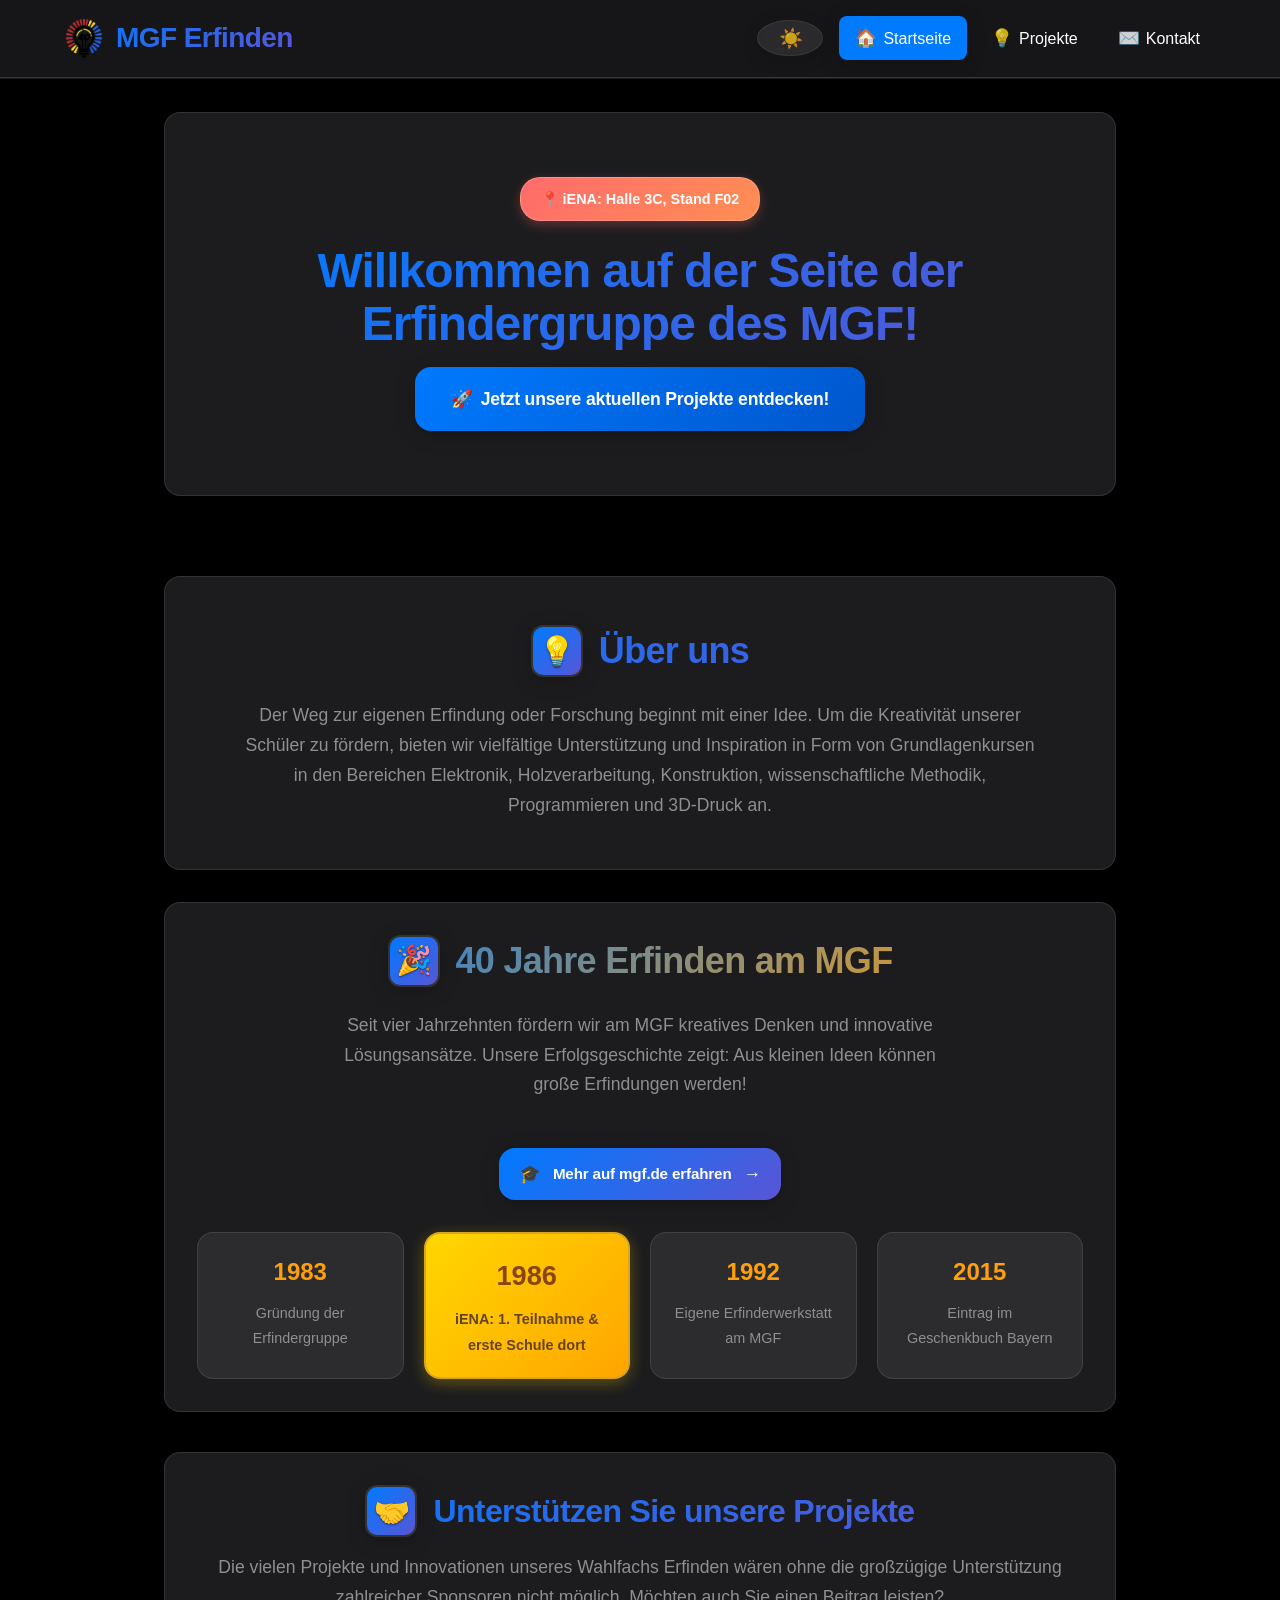
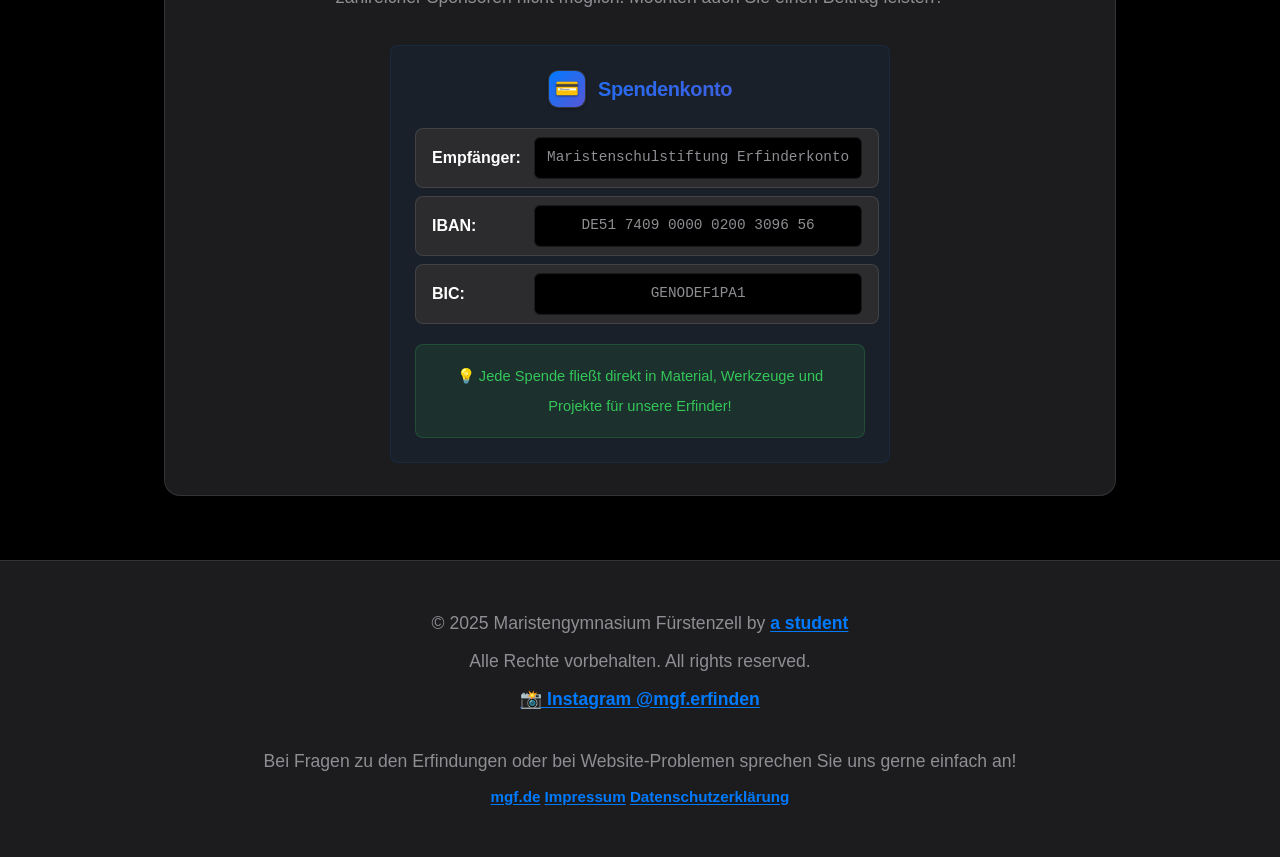
==== index.html @ bf6c7dbf "Add files via upload" ====
<!DOCTYPE html>
<html lang="de">
<head>
    <meta charset="UTF-8">
    <meta name="viewport" content="width=device-width, initial-scale=1.0">
    <title>MGF Erfinden</title>
    <meta name="description" content="Innovative Projekte und kreative Lösungen der Erfindergruppe am MGF. Robotik, Technik und nachhaltige Erfindungen von Schülern.">
    <meta name="keywords" content="MGF, Erfinden, Maristengymnasium, Fürstenzell, Robotik, Innovation, MINT, Projekte">
    <meta name="author" content="MGF Erfinder">
    <link rel="stylesheet" href="assets/css/style.css">
    <link rel="icon" type="image/x-icon" href="assets/images/mgf-favicon.ico">
    <link rel="preload" href="assets/images/logo_erfinden_40_transparent.png" as="image">
</head>
<body>
    <div id="header-placeholder"></div>
    <main>
        <section class="hero" role="banner">
            <div class="venue-info">
                <span class="venue-badge">📍 iENA: Halle 3C, Stand F02</span>
            </div>
            <h1>Willkommen auf der Seite der Erfindergruppe des MGF!</h1>
            <a href="pages/projekte.html" class="cta-button" role="button">
                <span>🚀</span> Jetzt unsere aktuellen Projekte entdecken!
            </a>
        </section>

        <section class="about" role="main">
            <h2 data-emoji="💡">Über uns</h2>
            <p>
                Der Weg zur eigenen Erfindung oder Forschung beginnt mit einer Idee.
                Um die Kreativität unserer Schüler zu fördern, bieten wir vielfältige Unterstützung und Inspiration in Form von Grundlagenkursen in den Bereichen Elektronik, Holzverarbeitung, Konstruktion, wissenschaftliche Methodik, Programmieren und 3D-Druck an.
            </p>
        </section>


        <section class="anniversary-section" role="complementary">
            <div class="anniversary-content">
                <h2 data-emoji="🎉">40 Jahre Erfinden am MGF</h2>
                <p class="anniversary-text">
                    Seit vier Jahrzehnten fördern wir am MGF kreatives Denken und innovative Lösungsansätze. 
                    Unsere Erfolgsgeschichte zeigt: Aus kleinen Ideen können große Erfindungen werden!
                </p>
                <div class="anniversary-action">
                    <a href="https://mgf.de/jubilaeumsfeier-40-jahre-erfinden/" target="_blank" rel="noopener" class="school-link">Mehr auf mgf.de erfahren</a>
                </div>
                <div class="timeline-highlight">
                    <div class="timeline-item">
                        <span class="timeline-year">1983</span>
                        <span class="timeline-event">Gründung der Erfindergruppe</span>
                    </div>
                    <div class="timeline-item featured-event">
                        <span class="timeline-year">1986</span>
                        <span class="timeline-event">iENA: 1. Teilnahme & erste Schule dort</span>
                    </div>
                    <div class="timeline-item">
                        <span class="timeline-year">1992</span>
                        <span class="timeline-event">Eigene Erfinderwerkstatt am MGF</span>
                    </div>
                    <div class="timeline-item">
                        <span class="timeline-year">2015</span>
                        <span class="timeline-event">Eintrag im Geschenkbuch Bayern</span>
                    </div>
                </div>
            </div>
        </section>

                <section class="donation" role="complementary">
            <h2 data-emoji="🤝">Unterstützen Sie unsere Projekte</h2>
            <p>Die vielen Projekte und Innovationen unseres Wahlfachs Erfinden wären ohne die großzügige Unterstützung zahlreicher Sponsoren nicht möglich. Möchten auch Sie einen Beitrag leisten?</p>
            <div class="payment-info">
                <h3 data-emoji="💳">Spendenkonto</h3>
                <div class="payment-details">
                    <div class="payment-row">
                        <span class="payment-label">Empfänger:</span>
                        <span class="payment-value">Maristenschulstiftung Erfinderkonto</span>
                    </div>
                    <div class="payment-row">
                        <span class="payment-label">IBAN:</span>
                        <span class="payment-value">DE51 7409 0000 0200 3096 56</span>
                    </div>
                    <div class="payment-row">
                        <span class="payment-label">BIC:</span>
                        <span class="payment-value">GENODEF1PA1</span>
                    </div>
                </div>
                <p class="donation-note">
                    <small>💡 Jede Spende fließt direkt in Material, Werkzeuge und Projekte für unsere Erfinder!</small>
                </p>
            </div>
        </section>

    </main>
    <div id="footer-placeholder"></div>
    <script src="assets/js/script.js"></script>
</body>
</html>
---- assets/css/style.css ----
/* Keine externen Fonts importieren, System-Fonts werden verwendet */

/* Nice Design System */
:root {
    --primary-color: #007AFF;
    --secondary-color: #5856D6;
    --success-color: #34C759;
    --warning-color: #FF9F0A;
    --error-color: #FF3B30;
    --background-color: #000000;
    --surface-color: #1C1C1E;
    --surface-secondary: #2C2C2E;
    --text-primary: #FFFFFF;
    --text-secondary: #8E8E93;
    --text-tertiary: #636366;
    --border-color: rgba(255, 255, 255, 0.1);
    --border-color-strong: rgba(255, 255, 255, 0.2);
    --shadow-light: 0 1px 3px rgba(0, 0, 0, 0.3);
    --shadow-medium: 0 4px 20px rgba(0, 0, 0, 0.2);
    --shadow-heavy: 0 8px 30px rgba(0, 0, 0, 0.3);
    --blur-bg: rgba(28, 28, 30, 0.8);
    --blur-border: rgba(255, 255, 255, 0.15);
    --border-radius: 16px;
    --border-radius-small: 8px;
    --border-radius-large: 24px;
    --transition-smooth: all 0.3s cubic-bezier(0.25, 0.46, 0.45, 0.94);
    --transition-bounce: all 0.4s cubic-bezier(0.68, -0.55, 0.265, 1.55);
    --transition-spring: all 0.5s cubic-bezier(0.175, 0.885, 0.32, 1.275);
}

/* Light Mode */
[data-theme="light"] {
    --background-color: #F2F2F7;
    --surface-color: #FFFFFF;
    --surface-secondary: #F2F2F7;
    --text-primary: #1D1D1F;
    --text-secondary: #86868B;
    --text-tertiary: #C7C7CC;
    --border-color: rgba(0, 0, 0, 0.1);
    --border-color-strong: rgba(0, 0, 0, 0.2);
    --shadow-light: 0 1px 3px rgba(0, 0, 0, 0.1);
    --shadow-medium: 0 4px 20px rgba(0, 0, 0, 0.08);
    --shadow-heavy: 0 8px 30px rgba(0, 0, 0, 0.12);
    --blur-bg: rgba(255, 255, 255, 0.8);
    --blur-border: rgba(0, 0, 0, 0.1);
}

/* Grundlegende Stile */
* {
    margin: 0;
    padding: 0;
    box-sizing: border-box;
}

body {
    font-family: -apple-system, BlinkMacSystemFont, 'SF Pro Display', sans-serif;
    background: var(--background-color);
    color: var(--text-primary);
    line-height: 1.6;
    -webkit-font-smoothing: antialiased;
    -moz-osx-font-smoothing: grayscale;
    padding-top: 80px;
}

header {
    background: var(--blur-bg);
    border-bottom: 1px solid var(--blur-border);
    position: fixed;
    top: 0;
    left: 0;
    right: 0;
    width: 100%;
    z-index: 1000;
    backdrop-filter: blur(20px);
    -webkit-backdrop-filter: blur(20px);
    transition: var(--transition-smooth);
    box-shadow: 0 1px 0 var(--border-color);
}

nav {
    padding: 16px 24px;
    display: flex;
    justify-content: space-between;
    align-items: center;
    max-width: 1200px;
    margin: 0 auto;
    position: relative;
    min-height: 52px;
}

.logo {
    font-size: 1.75rem;
    font-weight: 700;
    color: var(--text-primary);
    letter-spacing: -0.02em;
    text-decoration: none;
    transition: var(--transition-spring);
    cursor: pointer;
    display: flex;
    align-items: center;
    gap: 12px;
    background: linear-gradient(135deg, var(--primary-color), var(--secondary-color));
    -webkit-background-clip: text;
    background-clip: text;
    -webkit-text-fill-color: transparent;
}

.logo:hover {
    transform: scale(1.05);
    filter: brightness(1.2);
}

.logo-img {
    height: 40px;
    width: 40px;
    transition: var(--transition-smooth);
    border-radius: 8px;
    object-fit: contain;
}

.logo:hover .logo-img {
    transform: rotate(5deg) scale(1.1);
    filter: drop-shadow(0 4px 8px rgba(0, 122, 255, 0.3));
}

/* Navigation Container */
.nav-container {
    display: flex;
    align-items: center;
    gap: 16px;
}

/* Navigation Menu mit Theme Toggle */
.nav-menu {
    display: flex;
    align-items: center;
    gap: 8px;
    list-style: none;
    padding: 0;
    margin: 0;
}

/* Theme Toggle Button - neben der Navigation */
.theme-toggle {
    background: var(--border-color);
    border: 1px solid var(--border-color);
    width: 36px;
    height: 36px;
    border-radius: 50%;
    cursor: pointer;
    display: flex;
    align-items: center;
    justify-content: center;
    transition: var(--transition-smooth);
    opacity: 0.8;
    backdrop-filter: blur(10px);
    -webkit-backdrop-filter: blur(10px);
}

.theme-toggle:hover {
    opacity: 1;
    background: var(--primary-color);
    border-color: var(--primary-color);
    transform: scale(1.1);
    box-shadow: var(--shadow-medium);
}

.theme-toggle:hover .theme-icon {
    transform: scale(1.1);
}

.theme-icon {
    font-size: 1.2rem;
    transition: var(--transition-smooth);
    filter: grayscale(0);
}

[data-theme="light"] .theme-toggle:hover .theme-icon {
    transform: rotate(180deg) scale(1.1);
}

[data-theme="dark"] .theme-toggle:hover .theme-icon {
    transform: rotate(-20deg) scale(1.1);
}

.nav-menu li a {
    color: var(--text-primary);
    text-decoration: none;
    padding: 8px 16px;
    border-radius: var(--border-radius-small);
    font-weight: 500;
    font-size: 1rem;
    transition: var(--transition-smooth);
    position: relative;
    display: flex;
    align-items: center;
    gap: 6px;
}

.nav-menu li a span {
    font-size: 1.1em;
    opacity: 0.8;
}

.nav-menu li a:hover {
    background: rgba(0, 122, 255, 0.1);
    color: var(--primary-color);
    transform: translateY(-1px);
}

.nav-menu li a.active {
    background: var(--primary-color);
    color: white;
    box-shadow: var(--shadow-medium);
}

.nav-menu li a.active span {
    opacity: 1;
}

/* Burger Menu - Verbessertes Design */
.burger {
    display: none;
    flex-direction: column;
    justify-content: center;
    width: 28px;
    height: 28px;
    background: transparent;
    border: none;
    cursor: pointer;
    padding: 4px;
    z-index: 1002;
    transition: var(--transition-smooth);
    border-radius: var(--border-radius-small);
    position: relative;
}

.burger:hover {
    background: rgba(0, 122, 255, 0.1);
}

.burger span {
    display: block;
    height: 2.5px;
    width: 100%;
    background: var(--text-primary);
    border-radius: 2px;
    transition: var(--transition-smooth);
    position: relative;
    transform-origin: center;
}

.burger span:nth-child(1) {
    margin-bottom: 5px;
}

.burger span:nth-child(2) {
    margin-bottom: 5px;
}

.burger.active {
    background: rgba(0, 122, 255, 0.1);
}

.burger.active span:nth-child(1) {
    transform: rotate(45deg) translate(4px, 4px);
    background: var(--primary-color);
}

.burger.active span:nth-child(2) {
    opacity: 0;
    transform: scaleX(0);
}

.burger.active span:nth-child(3) {
    transform: rotate(-45deg) translate(4px, -4px);
    background: var(--primary-color);
}

/* Responsive Design - Verbessertes Burger Menu */
@media (max-width: 768px) {
    .nav-container {
        display: flex;
        align-items: center;
        gap: 15px;
    }
    
    .burger {
        display: flex;
        order: 2; /* Burger kommt nach Theme-Toggle */
    }
    
    .theme-toggle {
        order: 1; /* Theme-Toggle kommt vor Burger */
    }
    
    .nav-menu {
        position: fixed;
        top: 0;
        right: -100%;
        width: 100%;
        max-width: 320px;
        height: 100vh;
        background: var(--surface-color);
        flex-direction: column;
        justify-content: center;
        align-items: center;
        gap: 40px;
        transition: var(--transition-smooth);
        z-index: 1000;
        box-shadow: -10px 0 30px rgba(0, 0, 0, 0.1);
        border-left: 1px solid var(--border-color);
        backdrop-filter: blur(20px);
        -webkit-backdrop-filter: blur(20px);
    }

    .nav-menu.active {
        right: 0;
    }

    .nav-menu li {
        list-style: none;
        width: 100%;
        display: flex;
        justify-content: center;
    }

    .nav-menu li a {
        font-size: 1.375rem;
        font-weight: 500;
        padding: 20px 32px;
        border-radius: var(--border-radius);
        width: 250px;
        text-align: center;
        display: flex;
        align-items: center;
        justify-content: center;
        gap: 12px;
        transition: var(--transition-bounce);
        background: rgba(0, 122, 255, 0.05);
        border: 1px solid rgba(0, 122, 255, 0.1);
        text-decoration: none;
        color: var(--text-primary);
    }

    .nav-menu li a:hover {
        transform: scale(1.05);
        background: rgba(0, 122, 255, 0.1);
        box-shadow: var(--shadow-medium);
        border-color: var(--primary-color);
    }

    .nav-menu li a.active {
        background: var(--primary-color);
        color: white;
        border-color: var(--primary-color);
        transform: scale(1.02);
    }

    .nav-menu li a span {
        font-size: 1.2rem;
    }
    
    /* Mobile Navigation Overlay */
    .nav-menu.active::before {
        content: '';
        position: fixed;
        top: 0;
        left: 0;
        width: 100vw;
        height: 100vh;
        background: rgba(0, 0, 0, 0.5);
        z-index: -1;
    }
    
    /* Header anpassen für Mobile */
    header {
        padding: 15px 20px;
    }
    
    nav {
        flex-wrap: nowrap;
    }
    
    .logo {
        font-size: 1.2rem;
        flex: 1;
    }
    
    .logo-img {
        width: 28px;
        height: 28px;
    }
}

/* Zusätzliches responsives Design für sehr kleine Bildschirme */
@media (max-width: 600px) {
    .nav-menu {
        width: 100%;
        max-width: 100%;
    }
    
    .nav-menu li a {
        width: 90%;
        font-size: 1.2rem;
        padding: 18px 24px;
    }
    
    .logo {
        font-size: 1.1rem;
    }
    
    .logo-img {
        width: 24px;
        height: 24px;
    }
    
    .theme-toggle {
        width: 32px;
        height: 32px;
        padding: 6px;
    }
    
    .burger {
        width: 24px;
        height: 24px;
    }
    
    .burger span {
        height: 2px;
    }
}

/* Fix für Body Overflow beim geöffneten Menü */
body.menu-open {
    overflow: hidden;
    position: fixed;
    width: 100%;
}

main {
    max-width: 1000px;
    margin: 32px auto;
    padding: 0 24px;
}

.hero {
    background: var(--surface-color);
    border-radius: var(--border-radius);
    padding: 64px 48px;
    text-align: center;
    position: relative;
    overflow: hidden;
}

/* Venue Info Badge */
.venue-info {
    display: flex;
    justify-content: center;
    margin-bottom: 1.5rem;
}

.venue-badge {
    display: inline-flex;
    align-items: center;
    gap: 0.5rem;
    background: linear-gradient(135deg, #FF6B6B 0%, #FF8E53 100%);
    color: white;
    padding: 0.6rem 1.2rem;
    border-radius: 20px;
    font-size: 0.9rem;
    font-weight: 600;
    box-shadow: 0 4px 12px rgba(255, 107, 107, 0.3);
    animation: venue-pulse 3s ease-in-out infinite;
    backdrop-filter: blur(10px);
    border: 1px solid rgba(255, 255, 255, 0.2);
}

@keyframes venue-pulse {
    0%, 100% { 
        transform: scale(1);
        box-shadow: 0 4px 12px rgba(255, 107, 107, 0.3);
    }
    50% { 
        transform: scale(1.05);
        box-shadow: 0 6px 20px rgba(255, 107, 107, 0.4);
    }
}

.hero {
    text-align: center;
    box-shadow: var(--shadow-medium);
    margin-bottom: 80px;
    border: 1px solid var(--border-color);
    transition: var(--transition-smooth);
}

.hero:hover {
    transform: translateY(-4px);
    box-shadow: var(--shadow-heavy);
}

.hero h1 {
    font-size: 3rem;
    font-weight: 700;
    color: var(--text-primary);
    margin-bottom: 16px;
    letter-spacing: -0.02em;
    line-height: 1.1;
}

.hero-subtitle {
    font-size: 1.25rem;
    color: var(--text-secondary);
    margin-bottom: 32px;
    max-width: 600px;
    margin-left: auto;
    margin-right: auto;
}

.cta-button {
    background: linear-gradient(135deg, var(--primary-color), #0056CC);
    color: white;
    text-decoration: none;
    padding: 18px 36px;
    border-radius: var(--border-radius);
    font-size: 1.1rem;
    font-weight: 600;
    display: inline-flex;
    align-items: center;
    gap: 8px;
    transition: var(--transition-spring);
    box-shadow: var(--shadow-medium);
    letter-spacing: -0.01em;
}

.cta-button:hover {
    transform: translateY(-3px) scale(1.02);
    box-shadow: var(--shadow-heavy);
    background: linear-gradient(135deg, #0056CC, var(--secondary-color));
}

/* Stats Grid */
.stats-grid {
    display: grid;
    grid-template-columns: repeat(auto-fit, minmax(150px, 1fr));
    gap: 24px;
    margin-top: 32px;
}

.stat-item {
    text-align: center;
    padding: 20px;
    background: var(--surface-secondary);
    border-radius: var(--border-radius);
    border: 1px solid var(--border-color);
    transition: var(--transition-smooth);
}

.stat-item:hover {
    transform: translateY(-2px);
    border-color: var(--primary-color);
    box-shadow: var(--shadow-light);
}

.stat-number {
    display: block;
    font-size: 2.5rem;
    font-weight: 700;
    color: var(--primary-color);
    margin-bottom: 8px;
}

.stat-label {
    font-size: 0.9rem;
    color: var(--text-secondary);
    font-weight: 500;
}

.hero p {
    font-size: 1.25rem;
    color: var(--text-secondary);
    margin-bottom: 32px;
    font-weight: 400;
}

.about {
    background: var(--surface-color);
    border-radius: var(--border-radius);
    padding: 48px;
    box-shadow: var(--shadow-medium);
    border: 1px solid var(--border-color);
    transition: var(--transition-smooth);
    text-align: center;
}

.about:hover {
    transform: translateY(-2px);
    box-shadow: var(--shadow-heavy);
}

.about p {
    max-width: 800px;
    margin: 0 auto;
}

/* Unified Heading System */
h1, h2, h3, h4, h5, h6 {
    font-weight: 700;
    letter-spacing: -0.02em;
    line-height: 1.2;
    margin-bottom: 24px;
    font-family: -apple-system, BlinkMacSystemFont, 'SF Pro Display', sans-serif;
    background: linear-gradient(135deg, var(--primary-color), var(--secondary-color));
    -webkit-background-clip: text;
    background-clip: text;
    -webkit-text-fill-color: transparent;
}

h1 {
    font-size: 3rem;
    margin-bottom: 16px;
    text-align: center;
}

h2 {
    font-size: 2.25rem;
    margin-bottom: 24px;
    position: relative;
    padding-left: 0;
    display: flex;
    align-items: center;
    justify-content: center;
    gap: 16px;
    text-align: center;
}

h2::before {
    content: attr(data-emoji);
    background: linear-gradient(135deg, var(--primary-color), var(--secondary-color));
    border-radius: 12px;
    width: 48px;
    height: 48px;
    display: flex;
    align-items: center;
    justify-content: center;
    box-shadow: var(--shadow-medium);
    border: 2px solid rgba(255, 255, 255, 0.1);
    font-size: 1.8rem;
    flex-shrink: 0;
    background-clip: padding-box;
    -webkit-background-clip: padding-box;
    -webkit-text-fill-color: initial;
    color: white;
    text-shadow: 0 1px 2px rgba(0, 0, 0, 0.5);
}

h3 {
    font-size: 1.5rem;
    margin-bottom: 20px;
    font-weight: 600;
    display: flex;
    align-items: center;
    justify-content: center;
    gap: 12px;
    text-align: center;
}

h3::before {
    content: attr(data-emoji);
    background: linear-gradient(135deg, var(--primary-color), var(--secondary-color));
    border-radius: 10px;
    width: 36px;
    height: 36px;
    display: flex;
    align-items: center;
    justify-content: center;
    box-shadow: var(--shadow-light);
    border: 1px solid rgba(255, 255, 255, 0.1);
    font-size: 1.2rem;
    flex-shrink: 0;
    background-clip: padding-box;
    -webkit-background-clip: padding-box;
    -webkit-text-fill-color: initial;
    color: white;
    text-shadow: 0 1px 2px rgba(0, 0, 0, 0.5);
}

/* Fallback für H3 ohne data-emoji */
h3:not([data-emoji])::before {
    display: none;
}

p {
    color: var(--text-secondary);
    font-size: 1.1rem;
    line-height: 1.7;
}

/* Donation Section - Einfacher Kasten */
.donation {
    background: var(--surface-color);
    border-radius: var(--border-radius);
    padding: 32px;
    margin-top: 32px;
    text-align: center;
    box-shadow: var(--shadow-medium);
    border: 1px solid var(--border-color);
    transition: var(--transition-smooth);
}

.donation:hover {
    transform: translateY(-2px);
    box-shadow: var(--shadow-heavy);
}

.donation h2 {
    color: var(--text-primary);
    font-size: 2rem;
    margin-bottom: 16px;
    font-weight: 600;
}

.donation > p {
    color: var(--text-secondary);
    font-size: 1.1rem;
    margin-bottom: 32px;
}

.payment-info {
    background: rgba(0, 122, 255, 0.05);
    border: 1px solid rgba(0, 122, 255, 0.1);
    border-radius: var(--border-radius-small);
    padding: 24px;
    max-width: 500px;
    margin: 0 auto;
}

.payment-info h3 {
    color: var(--primary-color);
    font-size: 1.25rem;
    margin-bottom: 20px;
    font-weight: 600;
}

.payment-details {
    text-align: left;
    display: grid;
    grid-template-rows: repeat(3, 1fr);
    gap: 8px;
}

.payment-row {
    display: flex;
    justify-content: space-between;
    align-items: center;
    padding: 16px;
    background: var(--surface-secondary);
    border-radius: var(--border-radius-small);
    border: 1px solid var(--border-color);
    transition: var(--transition-smooth);
    flex-wrap: nowrap;
    gap: 12px;
    min-height: 60px;
    height: 60px;
}

.payment-row:hover {
    border-color: var(--primary-color);
    background: rgba(0, 122, 255, 0.05);
}

.payment-label {
    font-weight: 600;
    color: var(--text-primary);
    min-width: 90px;
    flex-shrink: 0;
    display: flex;
    align-items: center;
}

.payment-value {
    font-family: 'SF Mono', 'Monaco', 'Menlo', monospace;
    background: var(--background-color);
    padding: 8px 12px;
    border-radius: 6px;
    font-size: 0.9rem;
    color: var(--text-secondary);
    border: 1px solid var(--border-color);
    text-align: center;
    flex: 1;
    min-width: 0;
    display: flex;
    align-items: center;
    justify-content: center;
    white-space: nowrap;
    overflow: hidden;
    text-overflow: ellipsis;
}

.donation-note {
    margin-top: 20px;
    padding: 16px;
    background: rgba(52, 199, 89, 0.1);
    border: 1px solid rgba(52, 199, 89, 0.2);
    border-radius: var(--border-radius-small);
    color: var(--success-color);
}

.payment-details p {
    margin-bottom: 12px;
    font-size: 1rem;
    line-height: 1.5;
    color: var(--text-primary);
}

.payment-details p:last-child {
    margin-bottom: 0;
}

.payment-details strong {
    color: var(--text-primary);
    font-weight: 600;
    display: inline-block;
    min-width: 140px;
}

/* Anniversary Section */
.anniversary-section {
    background: var(--surface-color);
    border: 1px solid var(--border-color);
    border-radius: var(--border-radius-large);
    padding: 40px;
    margin: 40px 0;
    transition: var(--transition-spring);
    box-shadow: var(--shadow-light);
    backdrop-filter: blur(10px);
    -webkit-backdrop-filter: blur(10px);
}

.anniversary-content h2 {
    text-align: center;
    margin-bottom: 24px;
    background: linear-gradient(135deg, var(--primary-color), var(--warning-color));
    -webkit-background-clip: text;
    background-clip: text;
    -webkit-text-fill-color: transparent;
}

.anniversary-text {
    text-align: center;
    font-size: 1.1rem;
    margin-bottom: 32px;
    color: var(--text-secondary);
    max-width: 600px;
    margin-left: auto;
    margin-right: auto;
}

.anniversary-action {
    text-align: center;
    margin-bottom: 32px;
}

.timeline-highlight {
    display: grid;
    grid-template-columns: repeat(auto-fit, minmax(200px, 1fr));
    gap: 20px;
    margin-top: 32px;
}

.timeline-item {
    text-align: center;
    padding: 20px;
    background: var(--surface-secondary);
    border-radius: var(--border-radius);
    border: 1px solid var(--border-color);
    transition: var(--transition-smooth);
    position: relative;
}

.timeline-item:hover {
    transform: translateY(-4px);
    border-color: var(--warning-color);
    box-shadow: var(--shadow-medium);
}

/* Featured Event - 1. Mal iENA Hervorhebung - Goldfarben */
.timeline-item.featured-event {
    background: linear-gradient(135deg, #FFD700, #FFA500);
    border: 2px solid #DAA520;
    box-shadow: 0 4px 15px rgba(255, 215, 0, 0.3);
    position: relative;
}

.timeline-item.featured-event:hover {
    transform: translateY(-6px);
    box-shadow: 0 8px 20px rgba(255, 215, 0, 0.4);
    border-color: #B8860B;
}

.timeline-item.featured-event .timeline-year {
    color: #8B4513;
    font-size: 1.7rem;
    font-weight: 800;
}

.timeline-item.featured-event .timeline-event {
    color: #654321;
    font-weight: 600;
}

.timeline-year {
    display: block;
    font-size: 1.5rem;
    font-weight: 700;
    color: var(--warning-color);
    margin-bottom: 8px;
}

.timeline-event {
    font-size: 0.9rem;
    color: var(--text-secondary);
    font-weight: 500;
}
button, .btn {
    background: linear-gradient(135deg, var(--primary-color), #0056CC);
    color: white;
    border: none;
    padding: 16px 32px;
    border-radius: var(--border-radius);
    cursor: pointer;
    font-size: 1.1rem;
    font-weight: 600;
    font-family: inherit;
    box-shadow: var(--shadow-medium);
    transition: var(--transition-spring);
    position: relative;
    overflow: hidden;
    letter-spacing: -0.01em;
}

button:hover, .btn:hover {
    background: linear-gradient(135deg, #0056CC, var(--secondary-color));
    transform: translateY(-3px) scale(1.02);
    box-shadow: var(--shadow-heavy);
}

button:active, .btn:active {
    transform: translateY(0);
    box-shadow: var(--shadow-light);
}

/* Ripple Effect */
button::before, .btn::before {
    content: '';
    position: absolute;
    top: 50%;
    left: 50%;
    width: 0;
    height: 0;
    border-radius: 50%;
    background: rgba(255, 255, 255, 0.3);
    transition: width 0.3s, height 0.3s, top 0.3s, left 0.3s;
    transform: translate(-50%, -50%);
}

button:active::before, .btn:active::before {
    width: 300px;
    height: 300px;
    top: 50%;
    left: 50%;
}

footer {
    background: var(--surface-color);
    color: var(--text-secondary);
    text-align: center;
    padding: 48px 24px;
    margin-top: 64px;
    border-top: 1px solid var(--border-color);
    font-size: 0.95rem;
    line-height: 1.6;
}

footer p {
    margin-bottom: 8px;
}

footer p:last-child {
    margin-bottom: 0;
    opacity: 0.7;
}

footer a {
    color: var(--primary-color);
    text-decoration: underline;
    text-underline-offset: 2px;
    font-weight: 600;
    cursor: pointer;
    transition: all 0.3s ease;
    border-radius: 4px;
}

footer a:hover {
    color: var(--background-color);
    background: var(--primary-color);
    text-decoration: none;
    transform: translateY(-1px);
    box-shadow: 0 2px 8px rgba(0, 122, 255, 0.3);
    padding: 2px 4px;
}

/* nice-style Responsive Design */
@media (max-width: 600px) {
    main {
        padding: 0 16px;
        margin: 24px auto;
    }
    
    .hero {
        padding: 48px 32px;
        margin-bottom: 24px;
    }
    
    .hero h1 {
        font-size: 2.25rem;
        line-height: 1.2;
    }
    
    h2 {
        font-size: 1.75rem;
        padding-left: 0;
        gap: 12px;
        text-align: center;
        justify-content: center;
        flex-direction: column;
    }
    
    h2::before {
        width: 40px;
        height: 40px;
        font-size: 1.4rem;
        border: 1px solid rgba(255, 255, 255, 0.1);
        margin-bottom: 8px;
    }
    
    h3 {
        font-size: 1.25rem;
        text-align: center;
        justify-content: center;
        gap: 8px;
        flex-direction: column;
    }
    
    h3::before {
        width: 30px;
        height: 30px;
        font-size: 1rem;
        margin-bottom: 4px;
    }
    
    .hero p {
        font-size: 1.1rem;
    }
    
    .about {
        padding: 32px 24px;
    }
    
    .donation {
        padding: 24px 20px;
        margin-top: 24px;
    }
    
    .payment-info {
        padding: 16px;
        margin: 0 16px;
        max-width: none;
    }
    
    .payment-row {
        flex-direction: column;
        align-items: stretch;
        padding: 20px 16px;
        gap: 12px;
        min-height: 80px;
        height: auto;
    }
    
    .payment-label {
        min-width: auto;
        margin-bottom: 8px;
        font-size: 1rem;
        font-weight: 600;
        text-align: center;
        justify-content: center;
    }
    
    .payment-value {
        text-align: center;
        font-size: 0.95rem;
        padding: 12px 16px;
        word-break: break-all;
        overflow-wrap: break-word;
        white-space: normal;
        min-height: 44px;
        display: flex;
        align-items: center;
        justify-content: center;
    }
    
    .payment-details strong {
        min-width: auto;
        font-size: 0.9rem;
    }
    
    h2 {
        font-size: 1.875rem;
    }
    
    .logo {
        font-size: 1.5rem;
        gap: 10px;
    }
    
    .logo-img {
        height: 38px;
    }
    
    nav {
        padding: 12px 16px;
    }
    
    button, .btn {
        padding: 12px 24px;
        font-size: 0.95rem;
    }
}

/* Extra kleine Bildschirme */
@media (max-width: 480px) {
    .payment-info {
        padding: 12px;
        margin: 0 8px;
    }
    
    .payment-info h3 {
        font-size: 1.1rem;
        text-align: center;
    }
    
    .payment-row {
        padding: 8px;
        margin-bottom: 6px;
    }
    
    .payment-value {
        font-size: 0.8rem;
        padding: 6px;
    }
    
    .donation {
        padding: 24px 16px;
    }
    
    .donation h2 {
        font-size: 1.5rem;
    }
    
    .donation p {
        font-size: 0.9rem;
    }
}

/* Team Seite spezifisch */
.team-grid {
    display: grid;
    grid-template-columns: repeat(auto-fit, minmax(280px, 1fr));
    gap: 30px;
    padding: 40px 20px;
    max-width: 1000px;
    margin: 0 auto;
}

.team-member {
    background: var(--surface-color);
    border: 1px solid var(--border-color);
    border-radius: 20px;
    padding: 30px;
    text-align: center;
    transition: all 0.3s cubic-bezier(0.4, 0, 0.2, 1);
}

.team-member:hover {
    transform: translateY(-5px);
    border-color: var(--primary-color);
    box-shadow: 0 10px 30px rgba(0, 122, 255, 0.15);
}

.member-avatar {
    font-size: 4rem;
    margin-bottom: 20px;
    height: 80px;
    display: flex;
    align-items: center;
    justify-content: center;
}

.team-member h3 {
    color: var(--primary-color);
    margin-bottom: 10px;
    font-size: 1.4rem;
}

.member-role {
    color: var(--primary-color);
    font-weight: 600;
    font-size: 0.9rem;
    margin-bottom: 15px;
    text-transform: uppercase;
    letter-spacing: 0.5px;
}

.team-member p:not(.member-role) {
    color: var(--text-secondary);
    line-height: 1.6;
    font-size: 0.95rem;
}

.join-team {
    background: var(--surface-color);
    border: 1px solid var(--border-color);
    border-radius: 20px;
    padding: 40px;
    text-align: center;
    margin: 40px 20px;
    max-width: 600px;
    margin-left: auto;
    margin-right: auto;
}

.join-team h2 {
    color: var(--primary-color);
    margin-bottom: 20px;
}

.join-team p {
    color: var(--text-secondary);
    margin-bottom: 30px;
    line-height: 1.6;
}

.join-team button {
    background: var(--primary-color);
    color: white;
    border: none;
    padding: 12px 30px;
    border-radius: 25px;
    font-size: 1rem;
    font-weight: 600;
    cursor: pointer;
    transition: all 0.3s ease;
}

.join-team button:hover {
    background: #0056b3;
    transform: translateY(-2px);
    box-shadow: 0 8px 20px rgba(0, 122, 255, 0.3);
}

/* Kontakt Seite Spezifisch */
.contact-content {
    display: grid;
    grid-template-columns: 1fr 1fr;
    gap: 60px;
    padding: 40px 20px;
    max-width: 1200px;
    margin: 0 auto;
}

.contact-info h2,
.contact-form-container h2 {
    color: var(--primary-color);
    margin-bottom: 30px;
    font-size: 1.8rem;
}

.contact-card {
    background: var(--surface-color);
    border: 1px solid var(--border-color);
    border-radius: 15px;
    padding: 25px;
    margin-bottom: 20px;
    transition: all 0.3s ease;
}

.contact-card:hover {
    transform: translateY(-3px);
    border-color: var(--primary-color);
    box-shadow: 0 8px 25px rgba(0, 122, 255, 0.1);
}

.contact-icon {
    font-size: 2.5rem;
    margin-bottom: 15px;
}

.contact-card h3 {
    color: var(--primary-color);
    margin-bottom: 15px;
    font-size: 1.2rem;
}

.contact-card p {
    color: var(--text-secondary);
    margin-bottom: 8px;
    line-height: 1.5;
}

.contact-card p:last-child {
    margin-bottom: 0;
}

.contact-form-container {
    background: var(--surface-color);
    border: 1px solid var(--border-color);
    border-radius: 20px;
    padding: 40px;
}

.contact-form {
    display: flex;
    flex-direction: column;
    gap: 20px;
}

.form-group {
    display: flex;
    flex-direction: column;
}

.form-group label {
    color: var(--text-secondary);
    margin-bottom: 8px;
    font-weight: 500;
    font-size: 0.95rem;
}

.form-group input,
.form-group select,
.form-group textarea {
    background: var(--background-color);
    border: 1px solid var(--border-color);
    border-radius: 10px;
    padding: 12px 16px;
    font-size: 1rem;
    color: var(--text-primary);
    font-family: inherit;
    transition: all 0.3s ease;
}

.form-group input:focus,
.form-group select:focus,
.form-group textarea:focus {
    outline: none;
    border-color: var(--primary-color);
    box-shadow: 0 0 0 3px rgba(0, 122, 255, 0.1);
}

.form-group textarea {
    resize: vertical;
    min-height: 120px;
}

.submit-btn {
    background: var(--primary-color);
    color: white;
    border: none;
    padding: 15px 30px;
    border-radius: 25px;
    font-size: 1.1rem;
    font-weight: 600;
    cursor: pointer;
    transition: all 0.3s ease;
    margin-top: 10px;
}

.submit-btn:hover {
    background: #0056b3;
    transform: translateY(-2px);
    box-shadow: 0 8px 20px rgba(0, 122, 255, 0.3);
}

.faq {
    padding: 60px 20px 40px;
    max-width: 1000px;
    margin: 0 auto;
}

.faq h2 {
    color: var(--primary-color);
    text-align: center;
    margin-bottom: 40px;
    font-size: 1.8rem;
}

.faq-grid {
    display: grid;
    grid-template-columns: repeat(auto-fit, minmax(300px, 1fr));
    gap: 25px;
}

.faq-item {
    background: var(--surface-color);
    border: 1px solid var(--border-color);
    border-radius: 15px;
    padding: 25px;
    transition: all 0.3s ease;
}

.faq-item:hover {
    transform: translateY(-3px);
    border-color: var(--primary-color);
    box-shadow: 0 8px 25px rgba(0, 122, 255, 0.1);
}

.faq-item h3 {
    color: var(--primary-color);
    margin-bottom: 15px;
    font-size: 1.1rem;
}

.faq-item p {
    color: var(--text-secondary);
    line-height: 1.6;
    font-size: 0.95rem;
}

/* Responsive Anpassungen für Kontakt */
@media (max-width: 768px) {
    .contact-content {
        grid-template-columns: 1fr;
        gap: 40px;
        padding: 20px;
    }
    
    .contact-form-container {
        padding: 30px 20px;
    }
    
    .faq {
        padding: 40px 20px;
    }
    
    .faq-grid {
        grid-template-columns: 1fr;
        gap: 20px;
    }
    
    /* Venue Badge Mobile */
    .venue-badge {
        font-size: 0.8rem;
        padding: 0.5rem 1rem;
    }
    
    .venue-info {
        margin-bottom: 1rem;
    }
}

/* Anniversary Section Styling */
.anniversary-section {
    margin-top: 32px;
    padding: 32px;
    background: var(--surface-color);
    border-radius: var(--border-radius);
    border: 1px solid var(--border-color);
    box-shadow: var(--shadow-medium);
    transition: var(--transition-smooth);
}

.anniversary-section:hover {
    transform: translateY(-2px);
    box-shadow: var(--shadow-heavy);
}

/* School Link Button Styling */
.school-link {
    display: inline-flex;
    align-items: center;
    gap: 8px;
    background: linear-gradient(135deg, var(--primary-color), var(--secondary-color));
    color: white;
    text-decoration: none;
    padding: 12px 20px;
    border-radius: var(--border-radius);
    font-weight: 600;
    font-size: 0.95rem;
    margin-top: 16px;
    box-shadow: var(--shadow-medium);
    transition: var(--transition-spring);
    position: relative;
    overflow: hidden;
    letter-spacing: -0.01em;
}

.school-link::before {
    content: '🎓';
    font-size: 1.1rem;
    margin-right: 4px;
}

.school-link::after {
    content: '→';
    font-size: 1.1rem;
    transition: var(--transition-smooth);
    margin-left: 4px;
}

.school-link:hover {
    transform: translateY(-3px) scale(1.02);
    box-shadow: var(--shadow-heavy);
    background: linear-gradient(135deg, var(--secondary-color), var(--primary-color));
}

.school-link:hover::after {
    transform: translateX(4px);
}

.school-link:active {
    transform: translateY(-1px);
    box-shadow: var(--shadow-light);
}

/* Moderne Projekte Grid Layout */
.projects-grid {
    display: grid;
    grid-template-columns: repeat(auto-fit, minmax(350px, 1fr));
    gap: 32px;
    max-width: 1200px;
    margin: 60px auto 0 auto;
    padding: 20px;
}

.project-card {
    background: var(--surface-color);
    border-radius: var(--border-radius);
    overflow: hidden;
    box-shadow: var(--shadow-medium);
    border: 1px solid var(--border-color);
    transition: var(--transition-spring);
    position: relative;
}

.project-card:hover {
    transform: translateY(-8px) scale(1.02);
    box-shadow: var(--shadow-heavy);
    border-color: var(--primary-color);
}

.project-image {
    position: relative;
    height: 200px;
    overflow: hidden;
}

.project-thumbnail {
    width: 100%;
    height: 100%;
    transition: var(--transition-smooth);
}

.project-thumbnail-image {
    width: 100%;
    height: 100%;
    object-fit: cover;
    object-position: center;
    transition: var(--transition-smooth);
    border-radius: var(--border-radius-small);
}

.project-card:hover .project-thumbnail {
    transform: scale(1.1);
}

.project-card:hover .project-thumbnail-image {
    transform: scale(1.1);
}

.project-overlay {
    position: absolute;
    top: 16px;
    right: 16px;
    z-index: 10;
}

.project-content {
    padding: 24px;
}

.project-content h2 {
    font-size: 1.5rem;
    margin-bottom: 12px;
    color: var(--text-primary);
    background: linear-gradient(135deg, var(--primary-color), var(--secondary-color));
    -webkit-background-clip: text;
    background-clip: text;
    -webkit-text-fill-color: transparent;
    display: flex;
    align-items: center;
    justify-content: center;
    gap: 12px;
    text-align: center;
}

.project-content h2::before {
    content: attr(data-emoji);
    background: linear-gradient(135deg, var(--primary-color), var(--secondary-color));
    border-radius: 8px;
    width: 32px;
    height: 32px;
    display: flex;
    align-items: center;
    justify-content: center;
    box-shadow: var(--shadow-light);
    border: 1px solid rgba(255, 255, 255, 0.1);
    font-size: 1rem;
    flex-shrink: 0;
    background-clip: padding-box !important;
    -webkit-background-clip: padding-box !important;
    -webkit-text-fill-color: white !important;
    color: white !important;
    text-shadow: 0 1px 2px rgba(0, 0, 0, 0.5);
}

/* Fallback für Projektkarten ohne data-emoji */
.project-content h2:not([data-emoji])::before {
    display: none;
}

.project-excerpt {
    color: var(--text-secondary);
    line-height: 1.6;
    margin-bottom: 20px;
    font-size: 0.95rem;
}

.project-info {
    display: flex;
    flex-direction: column;
    gap: 8px;
    margin-bottom: 20px;
    padding: 16px;
    background: rgba(0, 122, 255, 0.05);
    border-radius: var(--border-radius-small);
    border-left: 3px solid var(--primary-color);
}

.project-team,
.project-grade,
.project-award,
.project-tech {
    display: flex;
    align-items: center;
    gap: 8px;
    font-size: 0.9rem;
    color: var(--text-secondary);
}

.info-icon {
    font-size: 1rem;
    opacity: 0.8;
}

.project-link {
    display: flex;
    justify-content: space-between;
    align-items: center;
    padding: 12px 20px;
    background: linear-gradient(135deg, var(--primary-color), var(--secondary-color));
    color: white;
    text-decoration: none;
    border-radius: var(--border-radius-small);
    font-weight: 600;
    transition: var(--transition-spring);
    margin-top: auto;
}

.project-link:hover {
    transform: translateY(-2px);
    box-shadow: var(--shadow-medium);
    background: linear-gradient(135deg, var(--secondary-color), var(--primary-color));
}

.link-arrow {
    font-size: 1.2rem;
    transition: var(--transition-smooth);
}

.project-link:hover .link-arrow {
    transform: translateX(4px);
}

/* Status Badges - neu */
.project-status {
    display: inline-block;
    padding: 6px 12px;
    border-radius: 20px;
    font-size: 0.8rem;
    font-weight: 600;
    backdrop-filter: blur(10px);
    -webkit-backdrop-filter: blur(10px);
    border: 1px solid rgba(255, 255, 255, 0.2);
}

.status-completed {
    background: rgba(52, 199, 89, 0.9);
    color: white;
    box-shadow: 0 4px 12px rgba(52, 199, 89, 0.3);
}

.status-development {
    background: rgba(255, 193, 7, 0.9);
    color: white;
    box-shadow: 0 4px 12px rgba(255, 193, 7, 0.3);
}

/* Projects CTA Section */
.projects-cta {
    background: var(--surface-color);
    border-radius: var(--border-radius-large);
    padding: 48px;
    margin: 40px auto;
    text-align: center;
    max-width: 800px;
    border: 1px solid var(--border-color);
    box-shadow: var(--shadow-medium);
}

.cta-content h2 {
    margin-bottom: 16px;
}

.cta-content p {
    margin-bottom: 24px;
    font-size: 1.1rem;
    color: var(--text-secondary);
}

/* Loading und Error States für Projects */
.loading, .error {
    grid-column: 1 / -1;
    text-align: center;
    padding: 60px 20px;
    color: var(--text-secondary);
    font-size: 1.1rem;
}

.loading {
    background: var(--surface-color);
    border-radius: var(--border-radius);
    border: 1px solid var(--border-color);
    position: relative;
}

.loading::before {
    content: '';
    display: inline-block;
    width: 20px;
    height: 20px;
    border: 2px solid var(--border-color);
    border-top: 2px solid var(--primary-color);
    border-radius: 50%;
    animation: spin 1s linear infinite;
    margin-right: 10px;
    vertical-align: middle;
}

@keyframes spin {
    0% { transform: rotate(0deg); }
    100% { transform: rotate(360deg); }
}

.error {
    background: rgba(255, 59, 48, 0.1);
    border: 1px solid rgba(255, 59, 48, 0.2);
    color: var(--error-color);
    border-radius: var(--border-radius);
}

/* Mobile Responsiveness */
@media (max-width: 768px) {
    .projects-grid {
        grid-template-columns: 1fr;
        gap: 24px;
        padding: 20px;
    }
    
    .project-card {
        margin: 0 16px;
    }
    
    .project-info {
        padding: 12px;
    }
    
    .project-team,
    .project-grade,
    .project-award,
    .project-tech {
        font-size: 0.85rem;
    }
    
    .projects-cta {
        margin: 20px 16px;
        padding: 32px 24px;
    }
}

/* Projekt Detail Seiten */
.project-detail {
    max-width: 1000px;
    margin: 0 auto;
}

.project-breadcrumb {
    padding: 20px;
}

.project-breadcrumb a {
    color: var(--accent-color);
    text-decoration: none;
    font-weight: 500;
    transition: all 0.3s ease;
}

.project-breadcrumb a:hover {
    color: var(--text-primary);
}

.project-hero {
    position: relative;
    margin-bottom: 40px;
    border-radius: var(--border-radius);
    overflow: hidden;
    background: var(--surface-color);
    border: 1px solid var(--border-color);
}

.project-hero-image {
    width: 100%;
    height: 400px;
    object-fit: cover;
    object-position: center;
    border-radius: var(--border-radius);
    box-shadow: var(--shadow-medium);
}

/* Fallback für Hero-Bilder ohne echtes Bild */
.project-hero-fallback {
    width: 100%;
    height: 400px;
    background: url('../images/mgf-logo.png') center/cover no-repeat;
    background-color: #ffffff;
    border-radius: var(--border-radius);
    box-shadow: var(--shadow-medium);
    display: flex;
    align-items: center;
    justify-content: center;
    position: relative;
}

/* Fallback für Gallery-Bilder ohne echtes Bild */
.gallery-image-fallback {
    width: 100%;
    height: 200px;
    background: url('../images/mgf-logo.png') center/cover no-repeat;
    background-color: #ffffff;
    border-radius: var(--border-radius);
    box-shadow: var(--shadow-light);
    display: flex;
    align-items: center;
    justify-content: center;
    position: relative;
}

.project-hero-content {
    text-align: center;
    margin: 20px 0;
}

.project-hero-content h1 {
    font-size: 2.5rem;
    margin-bottom: 20px;
    color: var(--text-primary);
}

.project-hero-caption {
    text-align: center;
    margin: 20px 0;
    padding: 0 20px;
}

.project-hero-caption .project-lead {
    font-size: 1.2rem;
    color: var(--text-secondary);
    line-height: 1.6;
    max-width: 800px;
    margin: 0 auto;
}

.project-lead {
    font-size: 1.2rem;
    opacity: 0.9;
    margin-bottom: 0;
}

.project-content {
    padding: 0 20px 40px;
}

.project-content section {
    margin-bottom: 50px;
}

/* Projekt-Galerie */
.project-gallery {
    display: grid;
    grid-template-columns: repeat(auto-fit, minmax(250px, 1fr));
    gap: 20px;
    margin-top: 20px;
}

.gallery-image {
    width: 100%;
    height: 200px;
    object-fit: cover;
    object-position: center;
    border-radius: var(--border-radius);
    box-shadow: var(--shadow-light);
    transition: var(--transition-smooth);
    cursor: pointer;
}

.gallery-image:hover {
    transform: scale(1.05);
    box-shadow: var(--shadow-medium);
}

/* Responsive für kleinere Bildschirme */
@media (max-width: 768px) {
    .project-gallery {
        grid-template-columns: repeat(auto-fit, minmax(200px, 1fr));
        gap: 15px;
    }
    
    .gallery-image {
        height: 150px;
    }
}

.project-content h2 {
    color: var(--primary-color);
    font-size: 1.8rem;
    margin-bottom: 20px;
    border-bottom: 2px solid var(--border-color);
    padding-bottom: 10px;
}

.tech-grid {
    display: grid;
    grid-template-columns: repeat(auto-fit, minmax(250px, 1fr));
    gap: 20px;
}

.tech-item, .goal-item, .vision-item {
    background: var(--surface-color);
    border: 1px solid var(--border-color);
    border-radius: var(--border-radius-small);
    padding: 20px;
    transition: var(--transition-smooth);
}

.tech-item:hover, .goal-item:hover, .vision-item:hover {
    transform: translateY(-3px);
    border-color: var(--primary-color);
    box-shadow: var(--shadow-medium);
}

.tech-item h3, .goal-item h3, .vision-item h3 {
    color: var(--primary-color);
    margin-bottom: 10px;
    font-size: 1.1rem;
}

.progress-timeline {
    position: relative;
}

.progress-item {
    display: flex;
    gap: 20px;
    margin-bottom: 30px;
    position: relative;
}

.progress-item::before {
    content: '';
    position: absolute;
    left: 20px;
    top: 40px;
    bottom: -30px;
    width: 2px;
    background: var(--border-color);
}

.progress-item:last-child::before {
    display: none;
}

.progress-icon {
    width: 40px;
    height: 40px;
    border-radius: 50%;
    display: flex;
    align-items: center;
    justify-content: center;
    font-size: 1.2rem;
    flex-shrink: 0;
    background: var(--surface-color);
    border: 2px solid var(--border-color);
}

.progress-item.completed .progress-icon {
    background: #34c759;
    border-color: #34c759;
    color: white;
}

.progress-item.current .progress-icon {
    background: var(--primary-color);
    border-color: var(--primary-color);
    color: white;
}

.progress-item.pending .progress-icon {
    background: var(--surface-color);
    border-color: var(--border-color);
    color: var(--text-secondary);
}

.progress-content h3 {
    color: var(--text-primary);
    margin-bottom: 5px;
    font-size: 1.1rem;
}

.progress-content p {
    color: var(--text-secondary);
    font-size: 0.95rem;
}

.achievements-grid, .goals-grid, .vision-grid {
    display: grid;
    grid-template-columns: repeat(auto-fit, minmax(200px, 1fr));
    gap: 20px;
}

.achievement-item {
    text-align: center;
    background: var(--surface-color);
    border: 1px solid var(--border-color);
    border-radius: var(--border-radius-small);
    padding: 25px;
}

.achievement-number {
    font-size: 2.5rem;
    font-weight: 700;
    color: var(--primary-color);
    margin-bottom: 10px;
}

.achievement-text {
    color: var(--text-secondary);
    font-weight: 500;
}

.goal-icon, .vision-icon {
    font-size: 2rem;
    margin-bottom: 15px;
}

.lessons-list {
    list-style: none;
    padding: 0;
}

.lessons-list li {
    background: var(--surface-color);
    border: 1px solid var(--border-color);
    border-radius: var(--border-radius-small);
    padding: 15px;
    margin-bottom: 10px;
    position: relative;
    padding-left: 50px;
    color: var(--text-secondary);
}

.lessons-list li::before {
    content: '✓';
    position: absolute;
    left: 15px;
    color: #34c759;
    font-weight: bold;
    font-size: 1.2rem;
}

.specs-table {
    background: var(--surface-color);
    border: 1px solid var(--border-color);
    border-radius: var(--border-radius-small);
    overflow: hidden;
}

.spec-row {
    display: flex;
    justify-content: space-between;
    padding: 15px 20px;
    border-bottom: 1px solid var(--border-color);
}

.spec-row:last-child {
    border-bottom: none;
}

.spec-label {
    font-weight: 600;
    color: var(--text-primary);
}

.spec-value {
    color: var(--text-secondary);
}

.team-info {
    background: var(--surface-color);
    border: 1px solid var(--border-color);
    border-radius: var(--border-radius-small);
    padding: 25px;
}

.team-info p {
    margin-bottom: 10px;
    color: var(--text-secondary);
}

.team-info p:last-child {
    margin-bottom: 0;
}

.features-list {
    display: grid;
    grid-template-columns: repeat(auto-fit, minmax(300px, 1fr));
    gap: 30px;
}

.feature-category h3 {
    color: var(--primary-color);
    margin-bottom: 15px;
    font-size: 1.2rem;
}

.feature-category ul {
    list-style: none;
    padding: 0;
}

.feature-category li {
    background: var(--surface-color);
    border: 1px solid var(--border-color);
    border-radius: var(--border-radius-small);
    padding: 12px 15px;
    margin-bottom: 8px;
    color: var(--text-secondary);
    font-size: 0.95rem;
}

.phases-timeline {
    position: relative;
}

.phase-item {
    display: flex;
    gap: 25px;
    margin-bottom: 30px;
    align-items: flex-start;
}

.phase-number {
    width: 50px;
    height: 50px;
    border-radius: 50%;
    background: var(--primary-color);
    color: white;
    display: flex;
    align-items: center;
    justify-content: center;
    font-size: 1.5rem;
    font-weight: 700;
    flex-shrink: 0;
}

.phase-content {
    flex: 1;
    background: var(--surface-color);
    border: 1px solid var(--border-color);
    border-radius: var(--border-radius-small);
    padding: 20px;
}

.phase-content h3 {
    color: var(--text-primary);
    margin-bottom: 10px;
    font-size: 1.1rem;
}

.phase-content p {
    color: var(--text-secondary);
    margin: 0;
}

.benefits-grid {
    display: grid;
    grid-template-columns: repeat(auto-fit, minmax(250px, 1fr));
    gap: 20px;
}

.benefit-item {
    background: var(--surface-color);
    border: 1px solid var(--border-color);
    border-radius: var(--border-radius-small);
    padding: 25px;
    text-align: center;
    transition: var(--transition-smooth);
}

.benefit-item:hover {
    transform: translateY(-3px);
    border-color: var(--primary-color);
    box-shadow: var(--shadow-medium);
}

.benefit-item h3 {
    color: var(--primary-color);
    margin-bottom: 15px;
    font-size: 1.1rem;
}

.benefit-item p {
    color: var(--text-secondary);
    margin: 0;
}

/* Responsive für Projekt Details */
@media (max-width: 768px) {
    .project-hero h1 {
        font-size: 2rem;
    }
    
    .project-lead {
        font-size: 1rem;
    }
    
    .project-hero-content {
        padding: 25px 20px;
    }
    
    .project-hero-image {
        height: 250px;
    }
    
    .tech-grid, .achievements-grid, .goals-grid, .vision-grid {
        grid-template-columns: 1fr;
    }
    
    .features-list {
        grid-template-columns: 1fr;
    }
    
    .benefits-grid {
        grid-template-columns: 1fr;
    }
    
    .phase-item {
        flex-direction: column;
        text-align: center;
    }
    
    .phase-number {
        margin: 0 auto;
    }
}

/* Project Thumbnail Images */
.project-thumbnail {
    width: 100%;
    height: 200px;
    border-radius: 8px;
    display: flex;
    align-items: center;
    justify-content: center;
    color: white;
    font-weight: 600;
    font-size: 1rem;
    position: relative;
    overflow: hidden;
    transition: transform 0.3s cubic-bezier(0.25, 0.46, 0.45, 0.94);
}

.project-thumbnail:hover {
    transform: translateY(-2px);
}

/* Universal Projekt-Thumbnail Styling - Optimiert für alle Projekte */
[class*="projekt-"][class*="-thumb"] {
    background: url('../images/mgf-logo.png') center/contain no-repeat;
    background-color: #f8f9fa;
}

[class*="projekt-"][class*="-thumb"]::before {
    content: "";
}

/* Awards Section */
.awards-grid {
    display: grid;
    grid-template-columns: repeat(auto-fit, minmax(280px, 1fr));
    gap: 1.5rem;
    margin-top: 1.5rem;
}

/* Single Award Layout */
.awards-single {
    display: flex;
    justify-content: center;
    margin-top: 1.5rem;
}

.awards-single .award-item {
    max-width: 400px;
    width: 100%;
}

.award-item {
    background: var(--surface-color);
    border: 1px solid var(--border-color);
    border-radius: var(--border-radius-large);
    padding: 1.5rem;
    text-align: center;
    transition: var(--transition-smooth);
    position: relative;
    overflow: hidden;
}

.award-item.featured {
    background: linear-gradient(135deg, rgba(255, 215, 0, 0.1) 0%, rgba(255, 165, 0, 0.1) 100%);
    border: 2px solid #FFD700;
    box-shadow: 0 8px 25px rgba(255, 215, 0, 0.2);
    transform: scale(1.02);
}

.award-item::before {
    content: '';
    position: absolute;
    top: 0;
    left: 0;
    right: 0;
    height: 4px;
    background: linear-gradient(90deg, #FFD700 0%, #FFA500 50%, #FF6B6B 100%);
}

.award-item.featured::before {
    height: 6px;
    background: linear-gradient(90deg, #FFD700 0%, #FFA500 30%, #FFD700 60%, #FFA500 100%);
    animation: goldShimmer 2s ease-in-out infinite;
}

@keyframes goldShimmer {
    0%, 100% { opacity: 1; }
    50% { opacity: 0.7; }
}

.award-item:hover {
    transform: translateY(-2px);
    box-shadow: var(--shadow-large);
    border-color: var(--primary-color);
}

.award-item.featured:hover {
    transform: translateY(-4px) scale(1.02);
    box-shadow: 0 12px 35px rgba(255, 215, 0, 0.3);
}

.award-icon {
    font-size: 3rem;
    margin-bottom: 1rem;
    display: block;
    filter: drop-shadow(0 2px 4px rgba(0,0,0,0.1));
}

.award-item.featured .award-icon {
    font-size: 3.5rem;
    animation: bounce 2s ease-in-out infinite;
}

@keyframes bounce {
    0%, 20%, 50%, 80%, 100% { transform: translateY(0); }
    40% { transform: translateY(-8px); }
    60% { transform: translateY(-4px); }
}

.award-item h3 {
    color: var(--text-primary);
    margin-bottom: 0.5rem;
    font-size: 1.2rem;
    font-weight: 600;
}

.award-item.featured h3 {
    font-size: 1.3rem;
    background: linear-gradient(135deg, #DAA520 0%, #B8860B 100%);
    -webkit-background-clip: text;
    -webkit-text-fill-color: transparent;
    background-clip: text;
}

.award-item p {
    color: var(--text-secondary);
    margin-bottom: 1rem;
    font-size: 0.95rem;
}

.award-date {
    display: inline-block;
    background: var(--primary-color);
    color: white;
    padding: 0.4rem 1rem;
    border-radius: var(--border-radius-small);
    font-size: 0.85rem;
    font-weight: 500;
}

.award-item.featured .award-date {
    background: linear-gradient(135deg, #DAA520 0%, #B8860B 100%);
    padding: 0.5rem 1.2rem;
    font-weight: 600;
    box-shadow: 0 2px 8px rgba(218, 165, 32, 0.3);
}

@media (max-width: 768px) {
    .awards-grid {
        grid-template-columns: 1fr;
        gap: 1rem;
    }
    
    .awards-single .award-item {
        max-width: 100%;
    }
    
    .award-item {
        padding: 1rem;
    }
    
    .award-icon {
        font-size: 2.5rem;
    }
    
    .award-item.featured .award-icon {
        font-size: 3rem;
    }
}
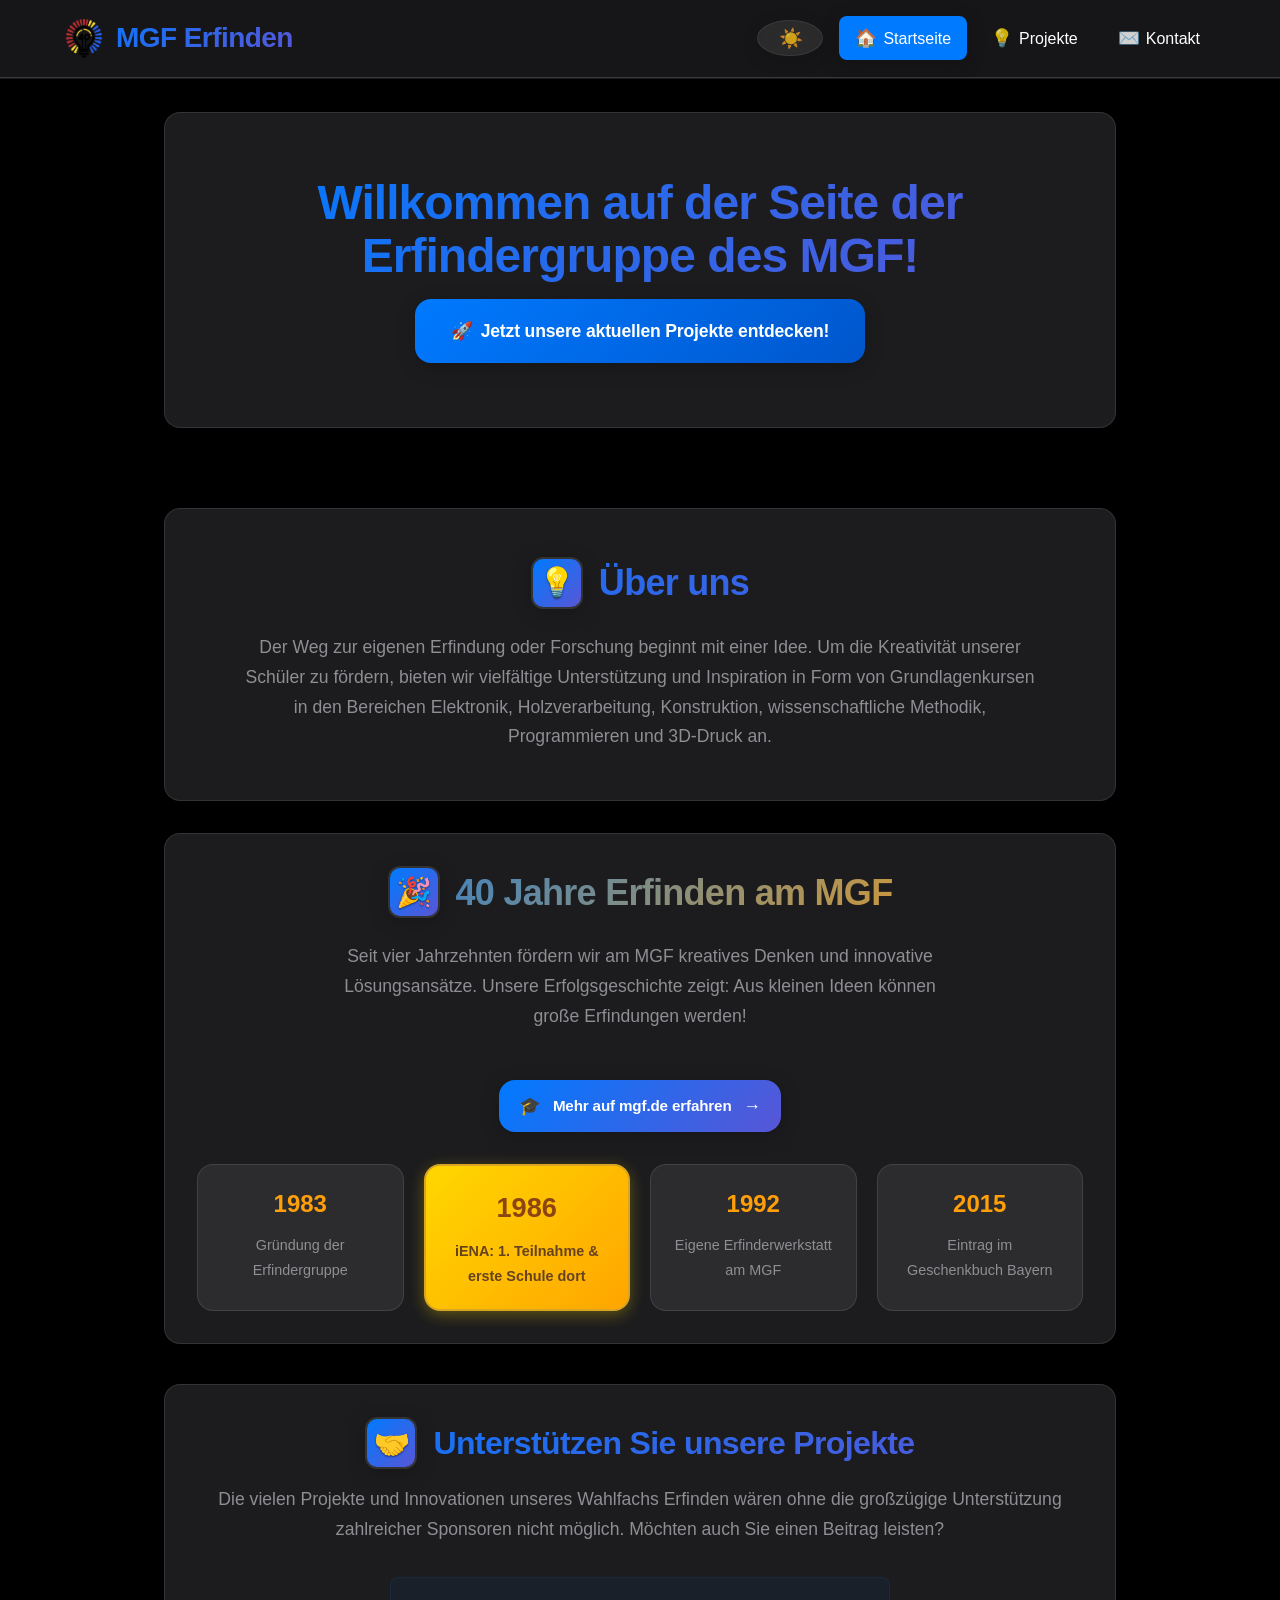
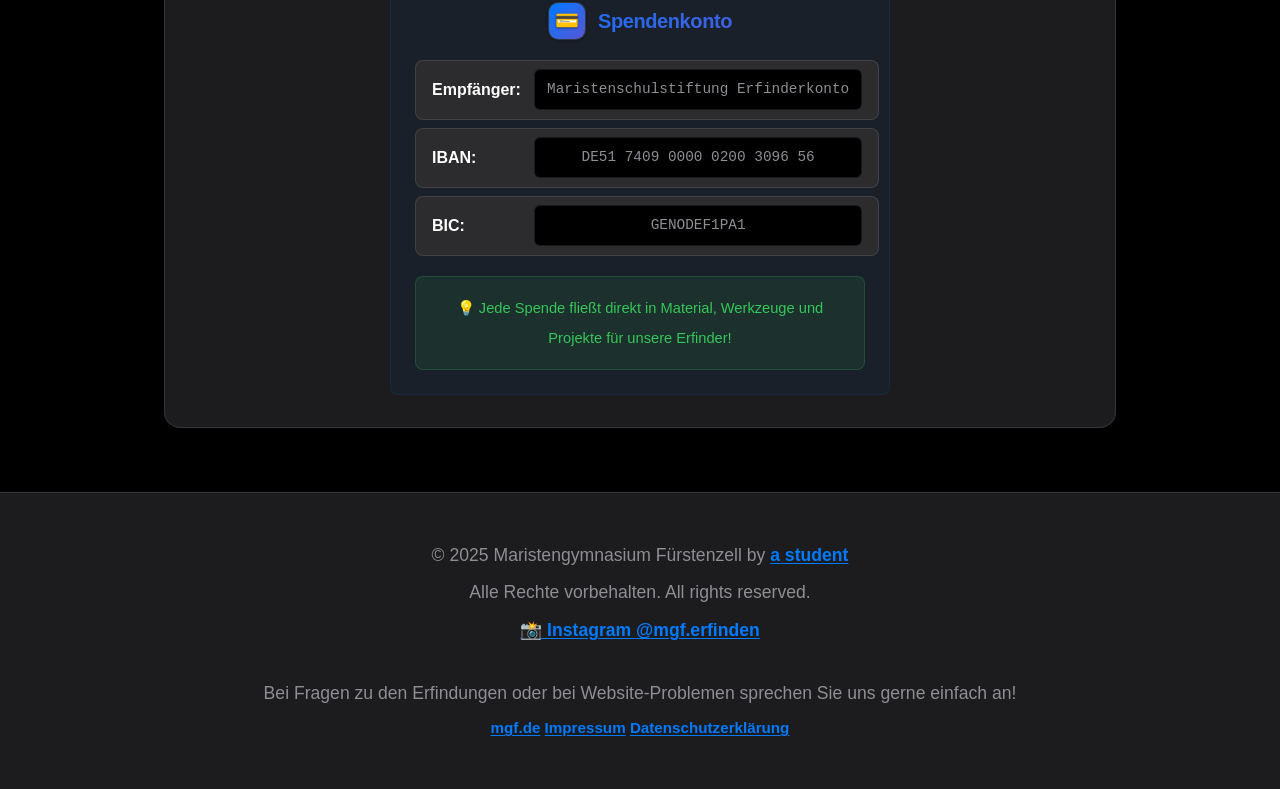
==== commit 479d1e17: "v0005" ====
--- a/index.html
+++ b/index.html
@@ -15,9 +15,9 @@
     <div id="header-placeholder"></div>
     <main>
         <section class="hero" role="banner">
-            <div class="venue-info">
+            <!-- <div class="venue-info">
                 <span class="venue-badge">📍 iENA: Halle 3C, Stand F02</span>
-            </div>
+            </div> -->
             <h1>Willkommen auf der Seite der Erfindergruppe des MGF!</h1>
             <a href="pages/projekte.html" class="cta-button" role="button">
                 <span>🚀</span> Jetzt unsere aktuellen Projekte entdecken!
